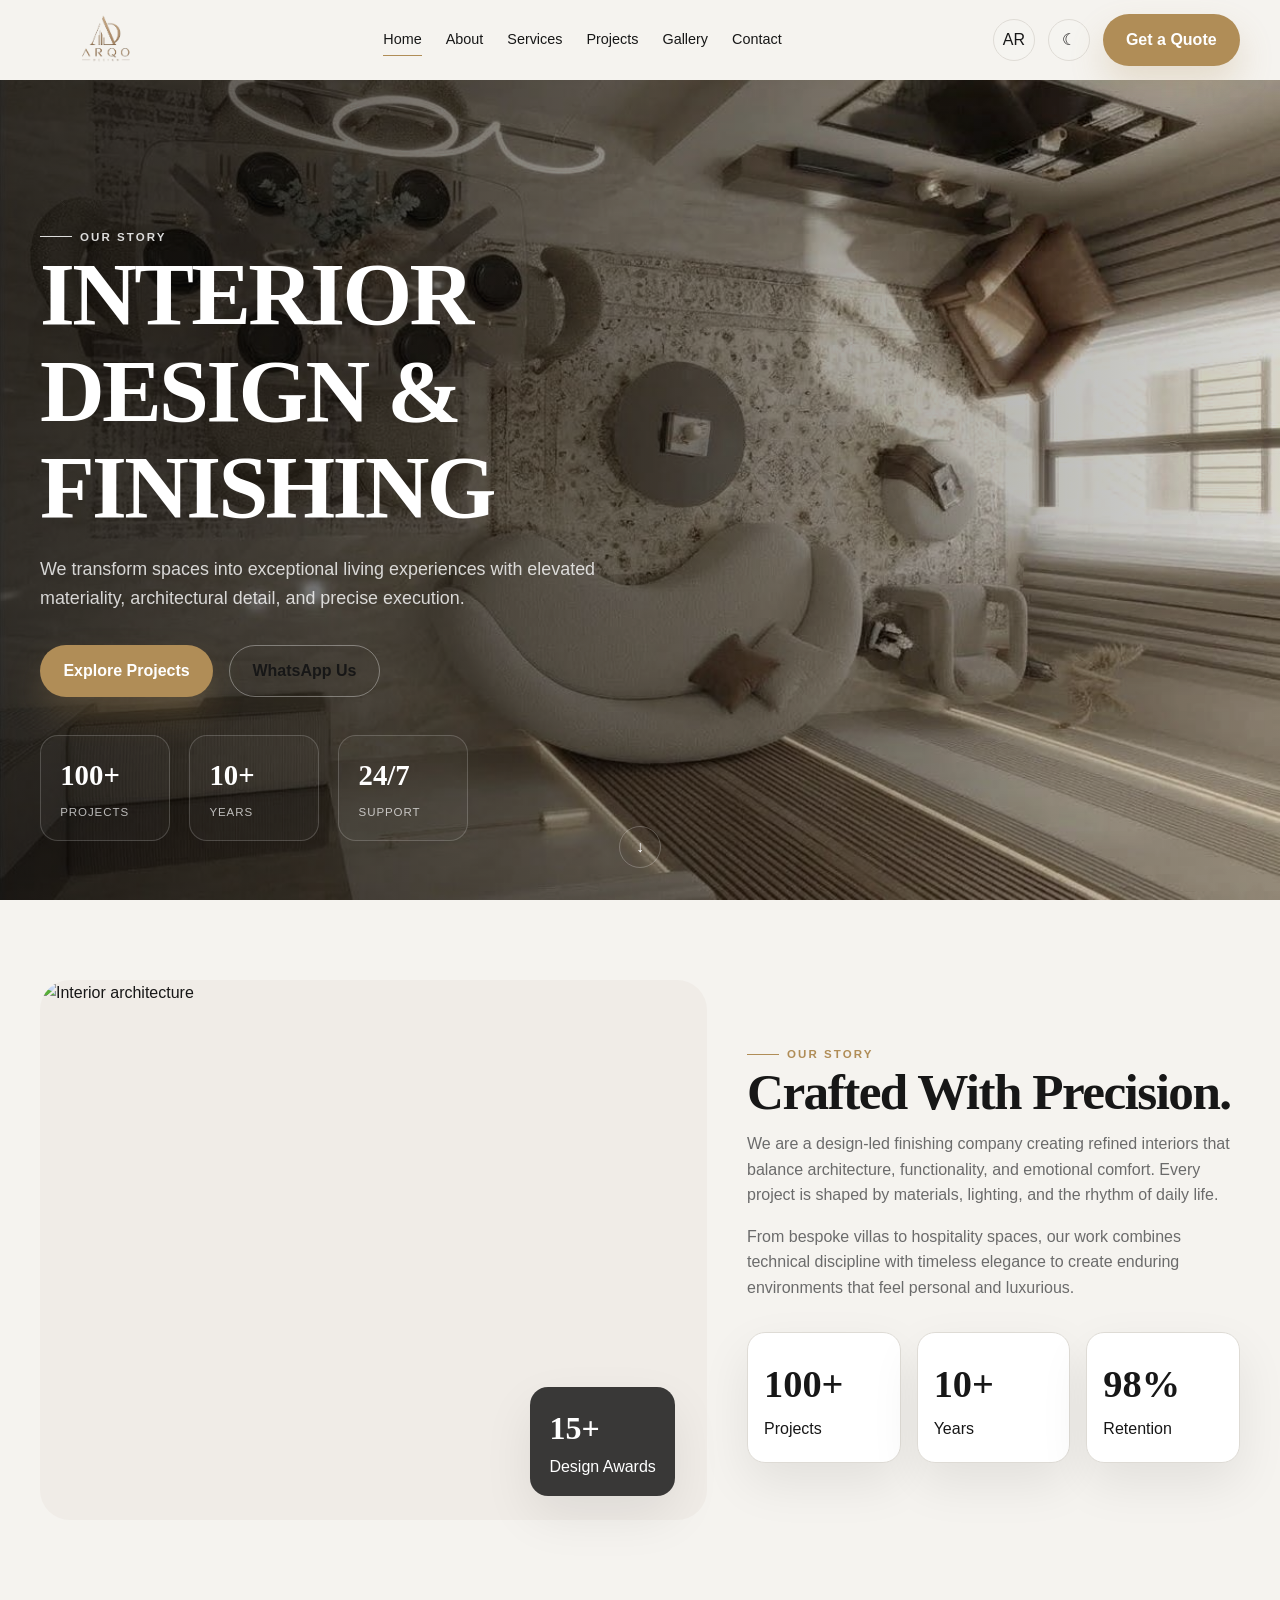
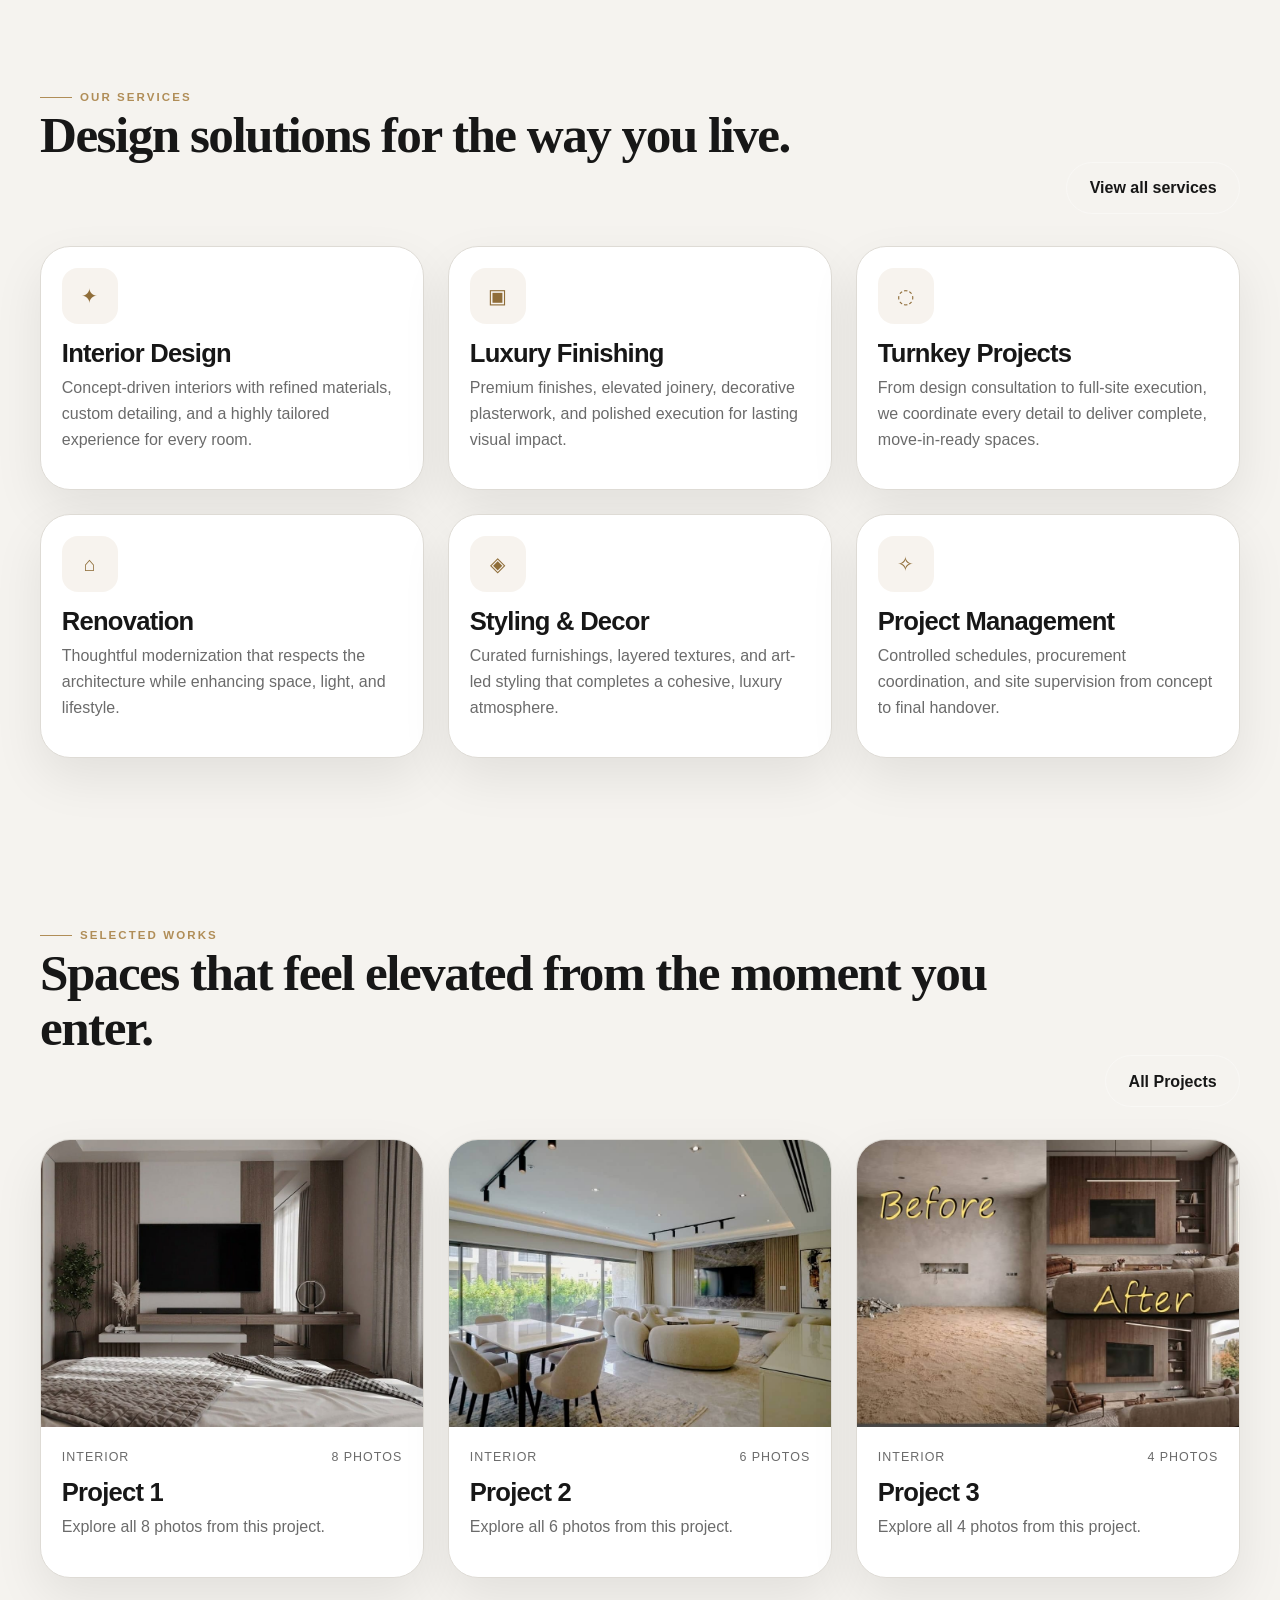
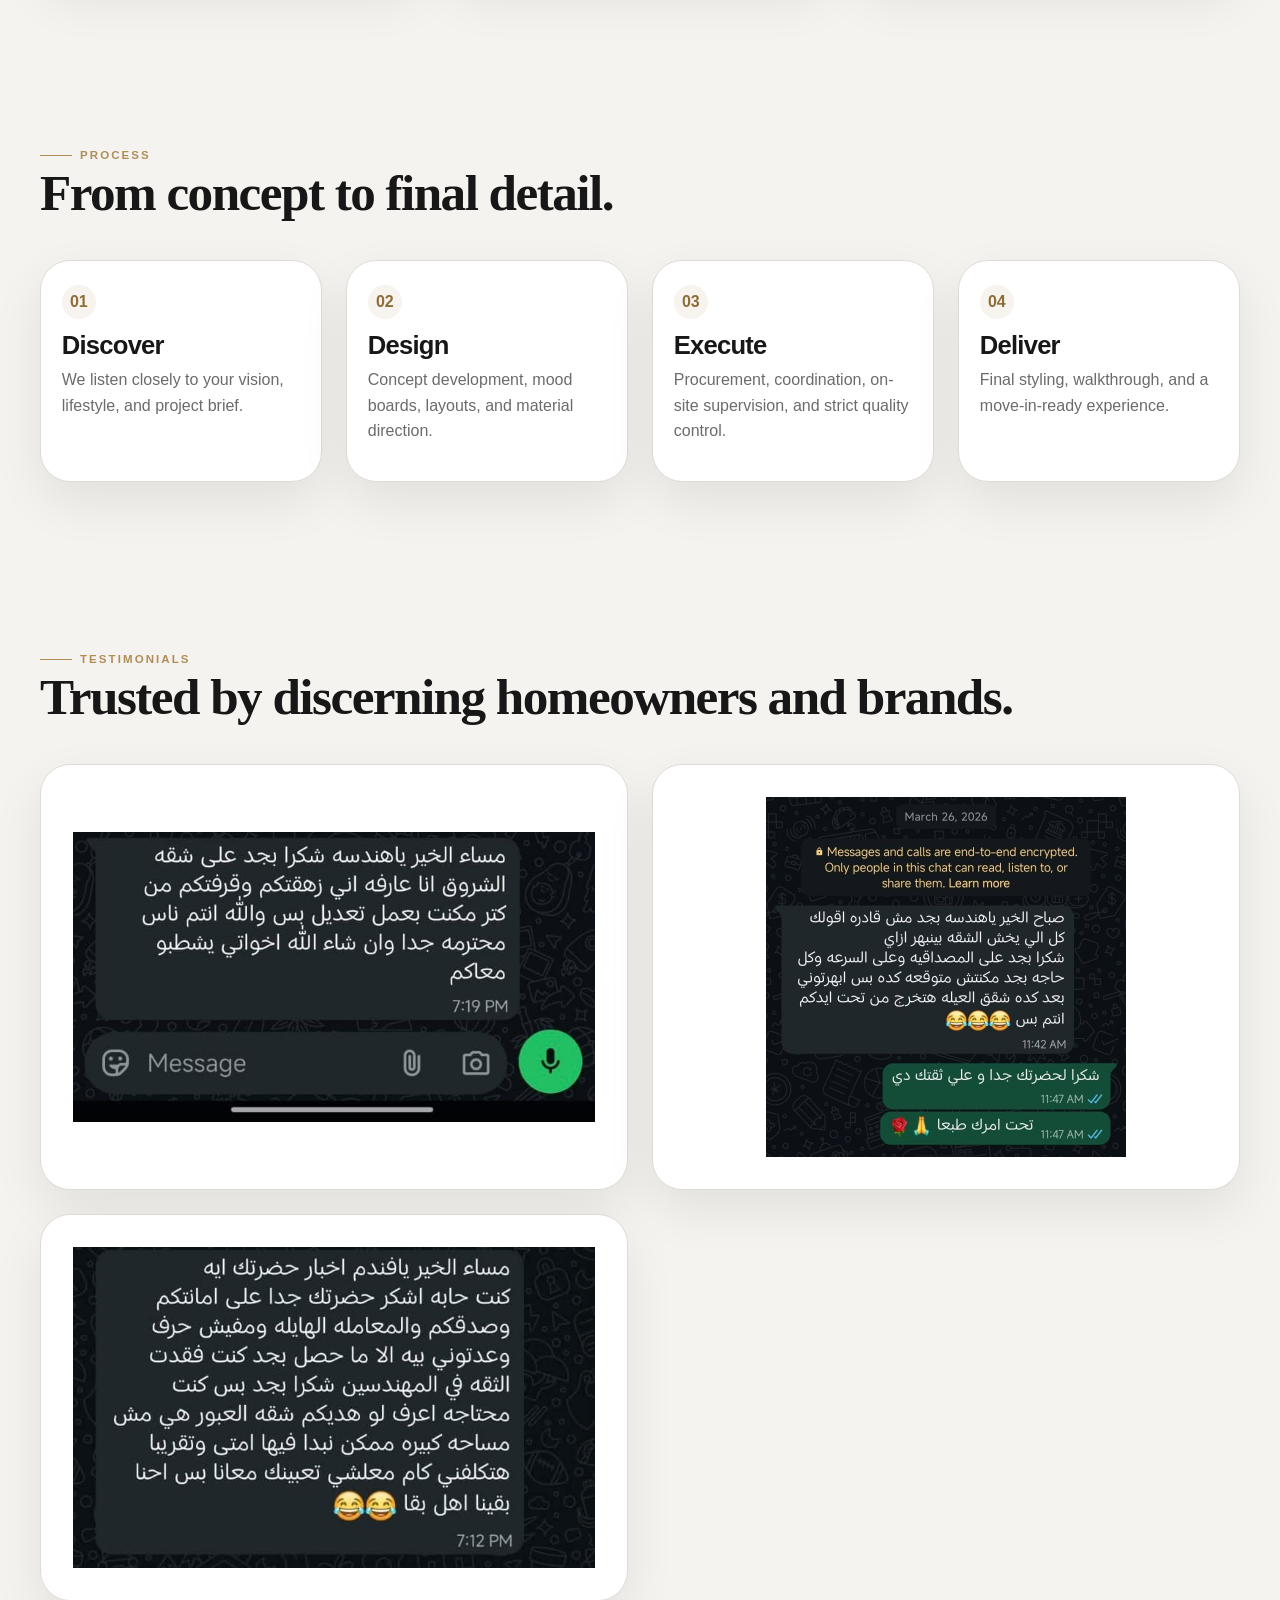
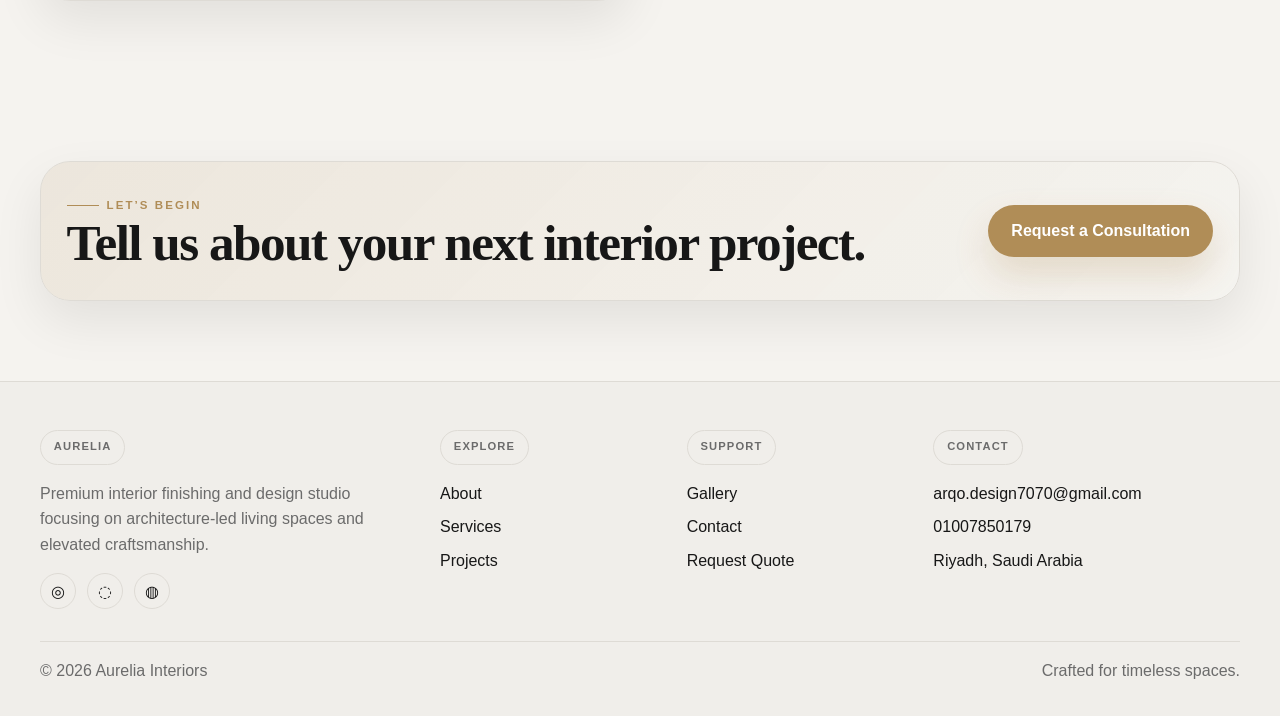
==== index.html @ d169b9cf "Publish ARQO design website Co-authored-by: Copilot <223556219+Copilot@users.noreply.github.com>" ====
<!DOCTYPE html>
<html lang="en">
  <head>
    <meta charset="UTF-8" />
    <meta name="viewport" content="width=device-width, initial-scale=1.0" />
    <title>Aurelia Interiors | Luxury Interior Design & Finishing</title>
    <meta name="description" content="Premium interior design, architecture-led finishing, and turnkey residential projects." />
    <meta property="og:title" content="Aurelia Interiors" />
    <meta property="og:description" content="Architecture-led interior design and finishing for warm, elevated living spaces." />
    <meta property="og:type" content="website" />
    <link rel="stylesheet" href="css/reset.css" />
    <link rel="stylesheet" href="css/variables.css" />
    <link rel="stylesheet" href="css/base.css" />
    <link rel="stylesheet" href="css/layout.css" />
    <link rel="stylesheet" href="css/components.css" />
    <link rel="stylesheet" href="css/animations.css" />
    <link rel="stylesheet" href="css/responsive.css" />
    <link rel="stylesheet" href="css/rtl.css" />
  </head>
  <body>
    <header class="site-header">
      <div class="header-inner">
        <a href="index.html" class="site-brand" aria-label="ARQO Design home">
          <img class="brand-logo" src="assets/images/logo-transparent.png" alt="ARQO Design" />
        </a>

        <nav class="main-nav" aria-label="Main navigation">
          <a href="index.html" data-i18n="home">Home</a>
          <a href="about.html" data-i18n="about">About</a>
          <a href="services.html" data-i18n="services">Services</a>
          <a href="projects.html" data-i18n="projects">Projects</a>
          <a href="gallery.html" data-i18n="gallery">Gallery</a>
          <a href="contact.html" data-i18n="contact">Contact</a>
        </nav>

        <div class="header-tools">
          <button class="icon-button" type="button" data-language-toggle aria-label="Switch language">AR</button>
          <button class="icon-button" type="button" data-theme-toggle aria-label="Dark mode">☾</button>
          <a class="primary-button" href="quote.html" data-i18n="quote">Get a Quote</a>
          <button class="icon-button mobile-menu-toggle" type="button" data-menu-toggle aria-expanded="false" aria-label="Open menu">☰</button>
        </div>
      </div>

      <nav class="mobile-nav" aria-label="Mobile navigation">
        <a href="index.html" data-i18n="home">Home</a>
        <a href="about.html" data-i18n="about">About</a>
        <a href="services.html" data-i18n="services">Services</a>
        <a href="projects.html" data-i18n="projects">Projects</a>
        <a href="gallery.html" data-i18n="gallery">Gallery</a>
        <a href="contact.html" data-i18n="contact">Contact</a>
      </nav>
    </header>

    <main>
      <section class="hero">
        <div class="hero-media">
          <img class="hero-rotated" src="assets/images/Hero-landscape.jpeg" alt="ARQO Design living room" />
        </div>

        <div class="hero-content">
          <div class="hero-copy reveal">
            <span class="eyebrow" data-i18n="ourStory">Boutique Interior Studio</span>
            <h1 data-i18n="homeHero">INTERIOR DESIGN & FINISHING</h1>
            <p class="hero-subtitle" data-i18n="heroText">We transform spaces into exceptional living experiences with elevated materiality, architectural detail, and precise execution.</p>
            <div class="hero-actions">
              <a href="projects.html" class="primary-button" data-i18n="cta">Explore Projects</a>
              <a href="https://wa.me/201007850179" class="secondary-button" target="_blank" rel="noreferrer" data-i18n="whatsapp">WhatsApp Us</a>
            </div>
            <div class="hero-stats">
              <div class="hero-stat">
                <strong>100+</strong>
                <span>Projects</span>
              </div>
              <div class="hero-stat">
                <strong>10+</strong>
                <span>Years</span>
              </div>
              <div class="hero-stat">
                <strong>24/7</strong>
                <span>Support</span>
              </div>
            </div>
          </div>
        </div>

        <a href="#about" class="hero-scroll" aria-label="Scroll down">↓</a>
      </section>

      <section class="section" id="about">
        <div class="container">
          <div class="about-layout">
            <div class="about-visual reveal">
              <div class="image-frame">
                <img src="https://images.unsplash.com/photo-1494526585095-c41746248156?auto=format&fit=crop&w=1200&q=80" alt="Interior architecture" />
              </div>
              <div class="about-badge">
                <strong>15+</strong>
                <span>Design Awards</span>
              </div>
            </div>

            <div class="reveal reveal-delay-1">
              <span class="eyebrow">Our Story</span>
              <h2>Crafted With Precision.</h2>
              <p>We are a design-led finishing company creating refined interiors that balance architecture, functionality, and emotional comfort. Every project is shaped by materials, lighting, and the rhythm of daily life.</p>
              <p>From bespoke villas to hospitality spaces, our work combines technical discipline with timeless elegance to create enduring environments that feel personal and luxurious.</p>

              <div class="stats-grid">
                <div class="stat-card">
                  <strong>100+</strong>
                  <span>Projects</span>
                </div>
                <div class="stat-card">
                  <strong>10+</strong>
                  <span>Years</span>
                </div>
                <div class="stat-card">
                  <strong>98%</strong>
                  <span>Retention</span>
                </div>
              </div>
            </div>
          </div>
        </div>
      </section>

      <section class="section">
        <div class="container">
          <div class="section-headline">
            <div class="section-header">
              <span class="eyebrow">Our Services</span>
              <h2>Design solutions for the way you live.</h2>
            </div>
            <a href="services.html" class="button-link secondary-button">View all services</a>
          </div>
          <div class="service-grid" data-services-grid></div>
        </div>
      </section>

      <section class="section">
        <div class="container">
          <div class="section-headline">
            <div class="section-header">
              <span class="eyebrow">Selected Works</span>
              <h2>Spaces that feel elevated from the moment you enter.</h2>
            </div>
            <a href="projects.html" class="button-link secondary-button">All Projects</a>
          </div>
          <div class="project-grid" data-featured-projects></div>
        </div>
      </section>

      <section class="section">
        <div class="container">
          <div class="section-header">
            <span class="eyebrow">Process</span>
            <h2>From concept to final detail.</h2>
          </div>

          <div class="process-grid">
            <article class="process-card reveal">
              <span>01</span>
              <h3>Discover</h3>
              <p>We listen closely to your vision, lifestyle, and project brief.</p>
            </article>
            <article class="process-card reveal reveal-delay-1">
              <span>02</span>
              <h3>Design</h3>
              <p>Concept development, mood boards, layouts, and material direction.</p>
            </article>
            <article class="process-card reveal reveal-delay-2">
              <span>03</span>
              <h3>Execute</h3>
              <p>Procurement, coordination, on-site supervision, and strict quality control.</p>
            </article>
            <article class="process-card reveal reveal-delay-3">
              <span>04</span>
              <h3>Deliver</h3>
              <p>Final styling, walkthrough, and a move-in-ready experience.</p>
            </article>
          </div>
        </div>
      </section>

      <section class="section">
        <div class="container">
          <div class="section-header">
            <span class="eyebrow">Testimonials</span>
            <h2>Trusted by discerning homeowners and brands.</h2>
          </div>

          <div class="feature-grid">
            <article class="testimonial review-image-card reveal">
              <img src="assets/images/Review/WhatsApp Image 2026-10-01 at 10.21.12 PM.jpeg" alt="Customer review" />
            </article>
            <article class="testimonial review-image-card reveal reveal-delay-1">
              <img src="assets/images/Review/WhatsApp Image 2026-10-01 at 10.21.166 PM.jpeg" alt="Customer review" />
            </article>
            <article class="testimonial review-image-card reveal reveal-delay-2">
              <img src="assets/images/Review/WhatsApp Image 2026-10-01 at 10.37.40 PM.jpeg" alt="Customer review" />
            </article>
          </div>
        </div>
      </section>

      <section class="section">
        <div class="container">
          <div class="cta-panel reveal">
            <div>
              <span class="eyebrow">Let’s Begin</span>
              <h2>Tell us about your next interior project.</h2>
            </div>
            <a href="quote.html" class="primary-button">Request a Consultation</a>
          </div>
        </div>
      </section>
    </main>

    <footer class="footer">
      <div class="container">
        <div class="footer-grid">
          <div>
            <span class="meta-label">Aurelia</span>
            <p>Premium interior finishing and design studio focusing on architecture-led living spaces and elevated craftsmanship.</p>
            <div class="socials">
              <a class="social-link" href="https://instagram.com" aria-label="Instagram">◎</a>
              <a class="social-link" href="https://facebook.com" aria-label="Facebook">◌</a>
              <a class="social-link" href="https://linkedin.com" aria-label="LinkedIn">◍</a>
            </div>
          </div>

          <div>
            <span class="meta-label">Explore</span>
            <div class="footer-list">
              <a href="about.html">About</a>
              <a href="services.html">Services</a>
              <a href="projects.html">Projects</a>
            </div>
          </div>

          <div>
            <span class="meta-label">Support</span>
            <div class="footer-list">
              <a href="gallery.html">Gallery</a>
              <a href="contact.html">Contact</a>
              <a href="quote.html">Request Quote</a>
            </div>
          </div>

          <div>
            <span class="meta-label">Contact</span>
            <div class="footer-list">
              <a href="mailto:arqo.design7070@gmail.com">arqo.design7070@gmail.com</a>
              <a href="tel:+201007850179">01007850179</a>
              <span>Riyadh, Saudi Arabia</span>
            </div>
          </div>
        </div>

        <div class="footer-bottom">
          <span>© 2026 Aurelia Interiors</span>
          <span>Crafted for timeless spaces.</span>
        </div>
      </div>
    </footer>

    <div class="lightbox" data-lightbox>
      <div class="lightbox-content">
        <button class="lightbox-close" type="button" data-close-lightbox aria-label="Close">×</button>
        <img src="" alt="Project view" />
        <div class="lightbox-caption">Project image</div>
      </div>
    </div>

    <script src="js/config.js"></script>
    <script src="js/data.js"></script>
    <script src="js/utils.js"></script>
    <script src="js/theme.js"></script>
    <script src="js/language.js"></script>
    <script src="js/navigation.js"></script>
    <script src="js/app.js"></script>
    <script src="js/projects.js"></script>
    <script src="js/gallery.js"></script>
    <script src="js/lightbox.js"></script>
    <script src="js/contact.js"></script>
    <script src="js/quote.js"></script>
  </body>
</html>
---- css/variables.css ----
:root {
  --color-bg: #f5f3ef;
  --color-surface: #ffffff;
  --color-surface-strong: #f0ece7;
  --color-text: #171717;
  --color-text-muted: #6b6b6b;
  --color-accent: #b08d57;
  --color-accent-strong: #8f6d39;
  --color-border: #dedbd5;
  --color-dark: #111111;
  --color-shadow: rgba(20, 20, 20, 0.12);
  --color-overlay: rgba(17, 17, 17, 0.42);
  --container-width: 1200px;
  --radius-sm: 12px;
  --radius-md: 18px;
  --radius-lg: 30px;
  --shadow-soft: 0 20px 50px rgba(15, 15, 15, 0.08);
  --transition: 0.25s ease;
  --header-height: 80px;
}

[data-theme="dark"] {
  --color-bg: #111111;
  --color-surface: #181818;
  --color-surface-strong: #1f1f1f;
  --color-text: #f5f5f5;
  --color-text-muted: #b5b5b5;
  --color-accent: #c7a46a;
  --color-accent-strong: #d9b985;
  --color-border: #2c2c2c;
  --color-shadow: rgba(0, 0, 0, 0.32);
  --color-overlay: rgba(0, 0, 0, 0.5);
}

:root {
  --font-sans: 'Segoe UI', Tahoma, sans-serif;
  --font-display: 'Georgia', 'Times New Roman', serif;
}
---- css/base.css ----
body {
  background: var(--color-bg);
  color: var(--color-text);
  font-family: var(--font-sans);
  line-height: 1.6;
  transition: background var(--transition), color var(--transition);
}

body[data-theme="dark"] {
  background-image: radial-gradient(circle at top, rgba(199, 164, 106, 0.08), transparent 25%);
}

main {
  overflow: hidden;
}

img {
  width: 100%;
  height: auto;
}

p {
  margin: 0 0 1rem;
  color: var(--color-text-muted);
}

h1, h2, h3, h4, h5, h6 {
  margin: 0 0 0.75rem;
  line-height: 1.08;
  letter-spacing: -0.03em;
  font-weight: 600;
}

h1 {
  font-size: clamp(2.8rem, 7vw, 6rem);
  font-family: var(--font-display);
}

h2 {
  font-size: clamp(2rem, 4vw, 4rem);
  font-family: var(--font-display);
}

h3 {
  font-size: clamp(1.3rem, 2vw, 2rem);
}

.container {
  width: min(var(--container-width), calc(100% - 2rem));
  margin: 0 auto;
}

.section {
  padding: 5rem 0;
}

.section-header {
  margin-bottom: 2.5rem;
}

.eyebrow {
  display: inline-flex;
  align-items: center;
  gap: 0.5rem;
  color: var(--color-accent);
  letter-spacing: 0.18em;
  font-size: 0.72rem;
  font-weight: 700;
  text-transform: uppercase;
}

.eyebrow::before {
  content: "";
  width: 32px;
  height: 1px;
  background: var(--color-accent);
}

.text-surface {
  color: var(--color-surface);
}

.site-button,
.button-link,
.primary-button,
.secondary-button {
  display: inline-flex;
  align-items: center;
  justify-content: center;
  gap: 0.7rem;
  min-height: 52px;
  padding: 0 1.4rem;
  border-radius: 999px;
  border: 1px solid transparent;
  transition: transform var(--transition), background var(--transition), border-color var(--transition), color var(--transition);
  font-weight: 600;
}

.primary-button {
  background: var(--color-accent);
  color: #fff;
  box-shadow: 0 18px 35px rgba(176, 141, 87, 0.24);
}

.secondary-button {
  background: transparent;
  border-color: rgba(255, 255, 255, 0.35);
  color: var(--color-text);
}

.site-button:hover,
.button-link:hover,
.primary-button:hover,
.secondary-button:hover {
  transform: translateY(-2px);
}

.grid {
  display: grid;
  gap: 1.5rem;
}

.image-frame {
  overflow: hidden;
  border-radius: var(--radius-lg);
  background: var(--color-surface-strong);
}

.image-frame img {
  transition: transform 0.7s ease;
}

.image-frame:hover img {
  transform: scale(1.04);
}

.meta-label {
  display: inline-flex;
  align-items: center;
  gap: 0.5rem;
  padding: 0.45rem 0.8rem;
  border: 1px solid var(--color-border);
  border-radius: 999px;
  color: var(--color-text-muted);
  font-size: 0.7rem;
  font-weight: 600;
  text-transform: uppercase;
  letter-spacing: 0.1em;
}

.form-note {
  font-size: 0.85rem;
  color: var(--color-text-muted);
}

.hidden {
  display: none !important;
}
---- css/layout.css ----
.site-header {
  position: sticky;
  top: 0;
  z-index: 999;
  width: 100%;
  transition: background var(--transition), box-shadow var(--transition), backdrop-filter var(--transition);
  background: transparent;
}

.site-header.scrolled {
  background: rgba(245, 243, 239, 0.78);
  backdrop-filter: blur(16px);
  border-bottom: 1px solid var(--color-border);
  box-shadow: 0 10px 30px rgba(0, 0, 0, 0.04);
}

body[data-theme="dark"] .site-header.scrolled {
  background: rgba(17, 17, 17, 0.7);
}

.header-inner {
  display: flex;
  align-items: center;
  justify-content: space-between;
  gap: 1rem;
  min-height: var(--header-height);
  width: min(var(--container-width), calc(100% - 2rem));
  margin: 0 auto;
}

.site-brand {
  display: inline-flex;
  align-items: center;
  gap: 0.75rem;
  font-weight: 700;
  letter-spacing: 0.05em;
  text-transform: uppercase;
}

.brand-logo {
  display: block;
  width: 132px;
  height: 56px;
  object-fit: contain;
}

.brand-mark {
  width: 40px;
  height: 40px;
  border-radius: 50%;
  display: grid;
  place-items: center;
  background: linear-gradient(135deg, var(--color-accent), var(--color-accent-strong));
  color: #fff;
  font-size: 0.82rem;
  font-family: var(--font-display);
}

.main-nav {
  display: flex;
  align-items: center;
  gap: 1.5rem;
}

.main-nav a {
  position: relative;
  color: var(--color-text);
  font-size: 0.9rem;
  font-weight: 500;
  transition: color var(--transition);
}

.main-nav a::after {
  content: "";
  position: absolute;
  left: 0;
  bottom: -0.3rem;
  width: 100%;
  height: 1px;
  background: var(--color-accent);
  transform: scaleX(0);
  transform-origin: left;
  transition: transform var(--transition);
}

.main-nav a:hover::after,
.main-nav a.active::after {
  transform: scaleX(1);
}

.header-tools {
  display: flex;
  align-items: center;
  gap: 0.8rem;
}

.icon-button {
  width: 42px;
  height: 42px;
  border-radius: 50%;
  border: 1px solid var(--color-border);
  background: rgba(255, 255, 255, 0.08);
  color: var(--color-text);
  display: grid;
  place-items: center;
  transition: background var(--transition), border-color var(--transition), transform var(--transition);
}

.icon-button:hover {
  transform: translateY(-2px);
  background: rgba(176, 141, 87, 0.08);
  border-color: var(--color-accent);
}

.mobile-menu-toggle {
  display: none;
}

.mobile-nav {
  display: none;
}

.hero {
  position: relative;
  min-height: calc(100vh - var(--header-height));
  display: grid;
  align-items: center;
  padding: 4rem 0 2rem;
  background: linear-gradient(120deg, rgba(17, 17, 17, 0.62), rgba(17, 17, 17, 0.3));
}

.hero-media {
  position: absolute;
  inset: 0;
  z-index: 0;
  overflow: hidden;
}

.hero-media img {
  width: 100%;
  height: 100%;
  object-fit: cover;
  filter: saturate(0.7) contrast(1.1);
}

.hero-media img.hero-rotated {
  animation: heroImageRock 14s ease-in-out infinite;
}

.hero::after {
  content: "";
  position: absolute;
  inset: 0;
  background: linear-gradient(90deg, rgba(9,9,9,0.72), rgba(9,9,9,0.16));
}

.hero-content {
  position: relative;
  z-index: 1;
  width: min(var(--container-width), calc(100% - 2rem));
  margin: 0 auto;
  padding-top: 3rem;
  color: #fff;
}

.hero-copy {
  max-width: 700px;
}

.hero-copy .eyebrow {
  color: rgba(255,255,255,0.85);
}

.hero-copy .eyebrow::before {
  background: rgba(255,255,255,0.85);
}

.hero-actions {
  display: flex;
  flex-wrap: wrap;
  gap: 1rem;
  margin-top: 2rem;
}

.hero-subtitle {
  max-width: 620px;
  margin-top: 1.2rem;
  color: rgba(255,255,255,0.8);
  font-size: clamp(1.05rem, 1.4vw, 1.35rem);
}

.hero-stats {
  display: flex;
  flex-wrap: wrap;
  gap: 1.2rem;
  margin-top: 2.4rem;
}

.hero-stat {
  min-width: 130px;
  padding: 1rem 1.2rem;
  border: 1px solid rgba(255,255,255,0.18);
  border-radius: var(--radius-md);
  background: rgba(255,255,255,0.03);
}

.hero-stat strong {
  display: block;
  font-size: 1.8rem;
  font-weight: 700;
  font-family: var(--font-display);
}

.hero-stat span {
  font-size: 0.72rem;
  letter-spacing: 0.08em;
  text-transform: uppercase;
  color: rgba(255,255,255,0.7);
}

.hero-scroll {
  position: absolute;
  left: 50%;
  bottom: 2rem;
  transform: translateX(-50%);
  z-index: 1;
  display: grid;
  place-items: center;
  width: 42px;
  height: 42px;
  border-radius: 50%;
  border: 1px solid rgba(255,255,255,0.24);
  color: #fff;
  animation: floatUpDown 2.5s ease-in-out infinite;
}

.about-layout {
  display: grid;
  grid-template-columns: 1.15fr 0.85fr;
  gap: 2.5rem;
  align-items: center;
}

.about-visual {
  position: relative;
}

.about-visual .image-frame:first-child {
  min-height: 540px;
}

.about-badge {
  position: absolute;
  right: 2rem;
  bottom: 1.5rem;
  background: rgba(17,17,17,0.82);
  color: white;
  padding: 1rem 1.2rem;
  border-radius: var(--radius-md);
  backdrop-filter: blur(8px);
  box-shadow: var(--shadow-soft);
}

.about-badge strong {
  display: block;
  font-size: 2rem;
  font-family: var(--font-display);
}

.stats-grid {
  display: grid;
  grid-template-columns: repeat(3, minmax(0, 1fr));
  gap: 1rem;
  margin-top: 2rem;
}

.stat-card {
  padding: 1.3rem 1rem;
  border-radius: var(--radius-md);
  background: var(--color-surface);
  border: 1px solid var(--color-border);
  box-shadow: var(--shadow-soft);
}

.stat-card strong {
  display: block;
  font-size: clamp(1.7rem, 3vw, 2.6rem);
  font-family: var(--font-display);
}

.section-headline {
  display: grid;
  grid-template-columns: 1fr auto;
  gap: 1rem;
  align-items: end;
  margin-bottom: 2rem;
}

.service-grid,
.project-grid,
.gallery-grid,
.feature-grid,
.process-grid,
.contact-grid,
.quote-layout,
.metrics-grid {
  display: grid;
  gap: 1.5rem;
}

.service-grid,
.project-grid,
.gallery-grid,
.metrics-grid {
  grid-template-columns: repeat(3, minmax(0, 1fr));
}

.feature-grid {
  grid-template-columns: repeat(2, minmax(0, 1fr));
}

.process-grid {
  grid-template-columns: repeat(4, minmax(0, 1fr));
}

.contact-grid {
  grid-template-columns: 0.95fr 1.05fr;
}

.quote-layout {
  grid-template-columns: 0.9fr 1.1fr;
}

.project-card,
.service-card,
.gallery-item,
.process-card,
.contact-card,
.feature-card {
  background: var(--color-surface);
  border: 1px solid var(--color-border);
  border-radius: var(--radius-lg);
  overflow: hidden;
  box-shadow: var(--shadow-soft);
}

.project-card .project-image,
.gallery-item .gallery-image {
  position: relative;
  aspect-ratio: 4 / 3;
  overflow: hidden;
}

.project-card .project-image img,
.gallery-item .gallery-image img {
  height: 100%;
  object-fit: cover;
}

.project-card {
  display: block;
  height: 100%;
  color: inherit;
  text-decoration: none;
  transition: transform var(--transition), box-shadow var(--transition);
}

.project-card:hover {
  transform: translateY(-4px);
  box-shadow: var(--shadow-soft);
}

.project-detail-grid .gallery-image {
  aspect-ratio: 4 / 3;
}

.review-image-card {
  display: grid;
  min-height: 250px;
  padding: 1rem;
  place-items: center;
}

.review-image-card img {
  width: 100%;
  max-height: 360px;
  object-fit: contain;
}

.project-card .project-body,
.gallery-item .gallery-body,
.service-card,
.process-card,
.contact-card,
.feature-card {
  padding: 1.3rem;
}

.project-card .project-meta,
.gallery-item .gallery-meta {
  display: flex;
  justify-content: space-between;
  align-items: center;
  gap: 1rem;
  margin-bottom: 0.7rem;
  font-size: 0.78rem;
  letter-spacing: 0.08em;
  text-transform: uppercase;
  color: var(--color-text-muted);
}

.project-card h3,
.gallery-item h3,
.feature-card h3,
.service-card h3,
.process-card h3 {
  margin-bottom: 0.5rem;
}

.project-card .project-tags {
  display: flex;
  flex-wrap: wrap;
  gap: 0.5rem;
  margin-top: 1rem;
}

.tag {
  padding: 0.36rem 0.7rem;
  border-radius: 999px;
  background: rgba(176,141,87,0.08);
  color: var(--color-accent-strong);
  font-size: 0.7rem;
  font-weight: 700;
  letter-spacing: 0.04em;
  text-transform: uppercase;
}

.page-hero {
  position: relative;
  padding: 5.5rem 0 3rem;
  background: linear-gradient(120deg, rgba(17,17,17,0.08), rgba(17,17,17,0.02));
}

.page-hero .container {
  position: relative;
  z-index: 1;
}

.page-hero .hero-overlay {
  position: absolute;
  inset: 0;
  background: linear-gradient(90deg, rgba(17,17,17,0.08), rgba(17,17,17,0.02));
}

.page-hero .hero-media {
  position: absolute;
  inset: 0;
}

.page-hero .hero-media img {
  width: 100%;
  height: 100%;
  object-fit: cover;
  filter: saturate(0.8);
}

.page-hero-inner {
  position: relative;
  z-index: 1;
  max-width: 760px;
}

.page-hero-inner h1 {
  margin-bottom: 0.5rem;
}

.page-hero-inner p {
  max-width: 600px;
}

.breadcrumbs {
  display: flex;
  flex-wrap: wrap;
  align-items: center;
  gap: 0.6rem;
  font-size: 0.82rem;
  color: var(--color-text-muted);
}

.breadcrumbs a {
  color: var(--color-text);
}

.featured-quote {
  padding: 1.4rem 1.5rem;
  border-left: 3px solid var(--color-accent);
  background: rgba(176,141,87,0.04);
  border-radius: var(--radius-md);
  font-size: 1.1rem;
  font-family: var(--font-display);
}

.form-panel,
.contact-info,
.quote-panel {
  background: var(--color-surface);
  border: 1px solid var(--color-border);
  border-radius: var(--radius-lg);
  padding: 1.5rem;
  box-shadow: var(--shadow-soft);
}

.form-grid {
  display: grid;
  grid-template-columns: repeat(2, minmax(0, 1fr));
  gap: 1rem;
}

.form-field {
  display: flex;
  flex-direction: column;
  gap: 0.5rem;
}

.form-field.full {
  grid-column: 1 / -1;
}

.form-field label {
  font-size: 0.8rem;
  font-weight: 600;
  text-transform: uppercase;
  letter-spacing: 0.08em;
  color: var(--color-text-muted);
}

.form-field input,
.form-field textarea,
.form-field select {
  width: 100%;
  padding: 0.95rem 1rem;
  border: 1px solid var(--color-border);
  border-radius: 12px;
  background: transparent;
  color: var(--color-text);
}

.form-field textarea {
  min-height: 140px;
  resize: vertical;
}

.contact-list {
  display: grid;
  gap: 1rem;
  margin-top: 1.5rem;
}

.contact-item {
  padding: 1rem 1.1rem;
  background: var(--color-surface-strong);
  border: 1px solid var(--color-border);
  border-radius: var(--radius-md);
}

.contact-item strong {
  display: block;
  margin-bottom: 0.2rem;
}

.empty-state {
  margin-top: 1rem;
  padding: 1rem;
  border-radius: var(--radius-md);
  border: 1px dashed var(--color-border);
  color: var(--color-text-muted);
}

.filter-bar {
  display: flex;
  flex-wrap: wrap;
  gap: 0.8rem;
  margin-bottom: 2rem;
}

.filter-button {
  border: 1px solid var(--color-border);
  background: transparent;
  color: var(--color-text);
  padding: 0.7rem 1rem;
  border-radius: 999px;
  font-weight: 600;
  transition: all var(--transition);
}

.filter-button.active,
.filter-button:hover {
  border-color: var(--color-accent);
  background: rgba(176,141,87,0.08);
  color: var(--color-accent-strong);
}

.gallery-grid {
  grid-template-columns: repeat(3, minmax(0, 1fr));
}

.gallery-item.large {
  grid-column: span 2;
}

.lightbox {
  position: fixed;
  inset: 0;
  z-index: 2000;
  display: grid;
  place-items: center;
  background: rgba(0, 0, 0, 0.8);
  opacity: 0;
  visibility: hidden;
  transition: opacity var(--transition), visibility var(--transition);
}

.lightbox.active {
  opacity: 1;
  visibility: visible;
}

.lightbox-content {
  position: relative;
  width: min(1000px, calc(100% - 2rem));
  background: #111;
  border-radius: var(--radius-lg);
  overflow: hidden;
  border: 1px solid rgba(255,255,255,0.12);
}

.lightbox-close {
  position: absolute;
  top: 0.8rem;
  right: 0.8rem;
  width: 42px;
  height: 42px;
  border: 1px solid rgba(255,255,255,0.18);
  border-radius: 50%;
  background: rgba(17,17,17,0.55);
  color: #fff;
  font-size: 1.4rem;
  display: grid;
  place-items: center;
  z-index: 2;
}

.lightbox-content img {
  width: 100%;
  max-height: 75vh;
  object-fit: contain;
  background: #111;
}

.lightbox-navigation {
  position: absolute;
  inset: 0;
  display: flex;
  align-items: center;
  justify-content: space-between;
  padding: 0 0.8rem;
  pointer-events: none;
}

.lightbox-navigation button {
  width: 46px;
  height: 46px;
  border: 1px solid rgba(255,255,255,0.25);
  border-radius: 50%;
  background: rgba(17,17,17,0.65);
  color: #fff;
  font-size: 2rem;
  line-height: 1;
  pointer-events: auto;
  transition: background var(--transition), transform var(--transition);
}

.lightbox-navigation button:hover {
  background: rgba(176,141,87,0.9);
  transform: scale(1.06);
}

.lightbox-caption {
  padding: 1rem 1.2rem;
  color: #f5f5f5;
}

.toast {
  position: fixed;
  left: 50%;
  bottom: 2rem;
  transform: translateX(-50%) translateY(20px);
  padding: 0.9rem 1.2rem;
  border-radius: 999px;
  background: rgba(17,17,17,0.9);
  color: white;
  z-index: 2500;
  opacity: 0;
  transition: opacity var(--transition), transform var(--transition);
}

.toast.show {
  opacity: 1;
  transform: translateX(-50%) translateY(0);
}

@media (max-width: 980px) {
  .about-layout,
  .contact-grid,
  .quote-layout,
  .feature-grid,
  .service-grid,
  .project-grid,
  .gallery-grid,
  .metrics-grid,
  .page-hero-inner,
  .process-grid {
    grid-template-columns: 1fr 1fr;
  }

  .main-nav {
    display: none;
  }

  .mobile-menu-toggle {
    display: inline-flex;
  }

  .mobile-nav {
    position: absolute;
    top: calc(100% + 0.5rem);
    left: 1rem;
    right: 1rem;
      display: grid;
      gap: 1rem;
      padding: 1rem;
      border: 1px solid var(--color-border);
      border-radius: var(--radius-md);
      background: var(--color-surface);
      box-shadow: var(--shadow-soft);
      opacity: 0;
      visibility: hidden;
      transform: translateY(-10px);
      transition: opacity var(--transition), visibility var(--transition), transform var(--transition);
  }

    .mobile-nav.active {
      opacity: 1;
      visibility: visible;
      transform: translateY(0);
    }
  }
---- css/components.css ----
.mini-grid {
  display: grid;
  gap: 1rem;
  grid-template-columns: repeat(2, minmax(0, 1fr));
}

.service-card {
  display: flex;
  flex-direction: column;
  height: 100%;
}

.service-icon {
  width: 56px;
  height: 56px;
  border-radius: 16px;
  background: rgba(176,141,87,0.1);
  color: var(--color-accent-strong);
  display: grid;
  place-items: center;
  font-size: 1.25rem;
  margin-bottom: 1rem;
}

.process-card {
  position: relative;
  padding-top: 1.5rem;
}

.process-card span {
  display: inline-flex;
  width: 34px;
  height: 34px;
  border-radius: 50%;
  background: rgba(176,141,87,0.1);
  color: var(--color-accent-strong);
  align-items: center;
  justify-content: center;
  font-weight: 700;
  margin-bottom: 0.8rem;
}

.feature-card {
  display: grid;
  gap: 1rem;
}

.feature-card .icon-wrap {
  width: 60px;
  height: 60px;
  display: grid;
  place-items: center;
  border-radius: 18px;
  background: rgba(176,141,87,0.12);
  color: var(--color-accent-strong);
  font-size: 1.5rem;
}

.testimonial {
  padding: 2rem;
  border-radius: var(--radius-lg);
  border: 1px solid var(--color-border);
  background: var(--color-surface);
  box-shadow: var(--shadow-soft);
}

.testimonial .quote-mark {
  font-size: 3rem;
  color: var(--color-accent);
  line-height: 1;
  font-family: var(--font-display);
}

.testimonial p {
  margin: 1rem 0 1.5rem;
}

.client {
  display: flex;
  align-items: center;
  gap: 0.8rem;
}

.client .avatar {
  width: 48px;
  height: 48px;
  border-radius: 50%;
  background: rgba(176,141,87,0.12);
  display: grid;
  place-items: center;
  font-weight: 700;
  color: var(--color-accent-strong);
}

.cta-panel {
  display: flex;
  align-items: center;
  justify-content: space-between;
  gap: 1rem;
  padding: clamp(1.5rem, 2vw, 2.5rem);
  border-radius: var(--radius-lg);
  background: linear-gradient(135deg, rgba(176,141,87,0.12), rgba(255,255,255,0.08));
  border: 1px solid var(--color-border);
  box-shadow: var(--shadow-soft);
}

.cta-panel h2 {
  margin-bottom: 0.3rem;
}

.footer {
  padding: 3rem 0 2rem;
  border-top: 1px solid var(--color-border);
  background: rgba(0, 0, 0, 0.02);
}

.footer-grid {
  display: grid;
  grid-template-columns: 1.2fr 0.7fr 0.7fr 1fr;
  gap: 2rem;
}

.footer-list {
  display: grid;
  gap: 0.5rem;
}

.footer .meta-label {
  display: inline-block;
  margin-bottom: 1rem;
}

.footer-bottom {
  display: flex;
  justify-content: space-between;
  gap: 1rem;
  margin-top: 2rem;
  padding-top: 1rem;
  border-top: 1px solid var(--color-border);
  color: var(--color-text-muted);
}

.socials {
  display: flex;
  align-items: center;
  gap: 0.7rem;
}

.social-link {
  width: 36px;
  height: 36px;
  border: 1px solid var(--color-border);
  border-radius: 50%;
  display: grid;
  place-items: center;
}

table {
  width: 100%;
  border-collapse: collapse;
}

th, td {
  text-align: left;
  padding: 0.8rem 0.6rem;
  border-bottom: 1px solid var(--color-border);
}

.detail-grid {
  display: grid;
  grid-template-columns: repeat(2, minmax(0, 1fr));
  gap: 1rem;
  margin-top: 1rem;
}

.detail-box {
  padding: 1rem;
  border: 1px solid var(--color-border);
  border-radius: var(--radius-md);
  background: var(--color-surface);
}

.detail-box strong {
  display: block;
  margin-bottom: 0.5rem;
}
---- css/animations.css ----
@keyframes fadeUp {
  from {
    opacity: 0;
    transform: translateY(24px);
  }
  to {
    opacity: 1;
    transform: translateY(0);
  }
}

@keyframes floatUpDown {
  0%, 100% { transform: translateY(0); }
  50% { transform: translateY(8px); }
}

@keyframes heroImageRock {
  0%, 100% { transform: rotate(-3deg) scale(1.1); }
  50% { transform: rotate(3deg) scale(1.1); }
}

@keyframes heroImageRockMobile {
  0%, 100% { transform: rotate(-1deg) scale(1.04); }
  50% { transform: rotate(1deg) scale(1.04); }
}

.reveal {
  animation: fadeUp 0.8s ease both;
}

.reveal-delay-1 { animation-delay: 0.1s; }
.reveal-delay-2 { animation-delay: 0.2s; }
.reveal-delay-3 { animation-delay: 0.3s; }

@media (prefers-reduced-motion: reduce) {
  .hero-media img.hero-rotated {
    animation: none;
    transform: rotate(0) scale(1);
  }
}
---- css/responsive.css ----
@media (max-width: 920px) {
  .section {
    padding: 4rem 0;
  }

  .process-grid,
  .service-grid,
  .project-grid,
  .gallery-grid,
  .metrics-grid,
  .footer-grid,
  .feature-grid,
  .stats-grid,
  .contact-grid,
  .quote-layout,
  .detail-grid {
    grid-template-columns: 1fr;
  }

  .section-headline {
    grid-template-columns: 1fr;
  }

  .about-layout {
    grid-template-columns: 1fr;
  }

  .main-nav {
    display: none;
  }

  .mobile-menu-toggle {
    display: inline-flex;
  }

  .header-tools .site-button,
  .header-tools .secondary-button {
    display: none;
  }

  .form-grid {
    grid-template-columns: 1fr;
  }
}

@media (max-width: 640px) {
  :root {
    --container-width: 100%;
  }

  .header-inner {
    width: min(var(--container-width), calc(100% - 1rem));
  }

  .hero {
    min-height: 0;
    display: flex;
    flex-direction: column;
    align-items: stretch;
    padding: 0;
    background: #111;
  }

  .hero-media {
    position: relative;
    inset: auto;
    width: 100%;
    aspect-ratio: 16 / 9;
    order: 0;
  }

  .hero-media img.hero-rotated {
    object-fit: cover;
    animation-name: heroImageRockMobile;
  }

  .hero::after {
    display: none;
  }

  .hero-media::after {
    position: absolute;
    inset: 0;
    background: linear-gradient(0deg, rgba(9,9,9,0.3), transparent 55%);
    content: "";
  }

  .hero-content {
    order: 1;
    padding: 2rem 0 3rem;
  }

  .hero-scroll {
    position: relative;
    left: auto;
    bottom: auto;
    order: 2;
    margin: 0 auto 1rem;
    transform: none;
  }

  .hero-content {
    padding-top: 2rem;
  }

  .cta-panel,
  .footer-bottom {
    flex-direction: column;
    align-items: flex-start;
  }

  .site-brand span {
    font-size: 0.8rem;
  }

  .brand-logo {
    width: 100px;
    height: 46px;
  }

  .icon-button {
    width: 38px;
    height: 38px;
  }
}
---- css/rtl.css ----
body[dir="rtl"] {
  text-align: right;
}

body[dir="rtl"] .main-nav a::after {
  left: auto;
  right: 0;
  transform-origin: right;
}

body[dir="rtl"] .hero-copy,
body[dir="rtl"] .page-hero-inner,
body[dir="rtl"] .section-header,
body[dir="rtl"] .breadcrumbs,
body[dir="rtl"] .filter-bar {
  text-align: right;
}

body[dir="rtl"] .hero-scroll {
  right: 50%;
  left: auto;
  transform: translateX(50%);
}

body[dir="rtl"] .about-badge {
  right: auto;
  left: 2rem;
}

body[dir="rtl"] .form-field label,
body[dir="rtl"] .meta-label,
body[dir="rtl"] .eyebrow {
  letter-spacing: 0.04em;
}

body[dir="rtl"] th,
body[dir="rtl"] td {
  text-align: right;
}
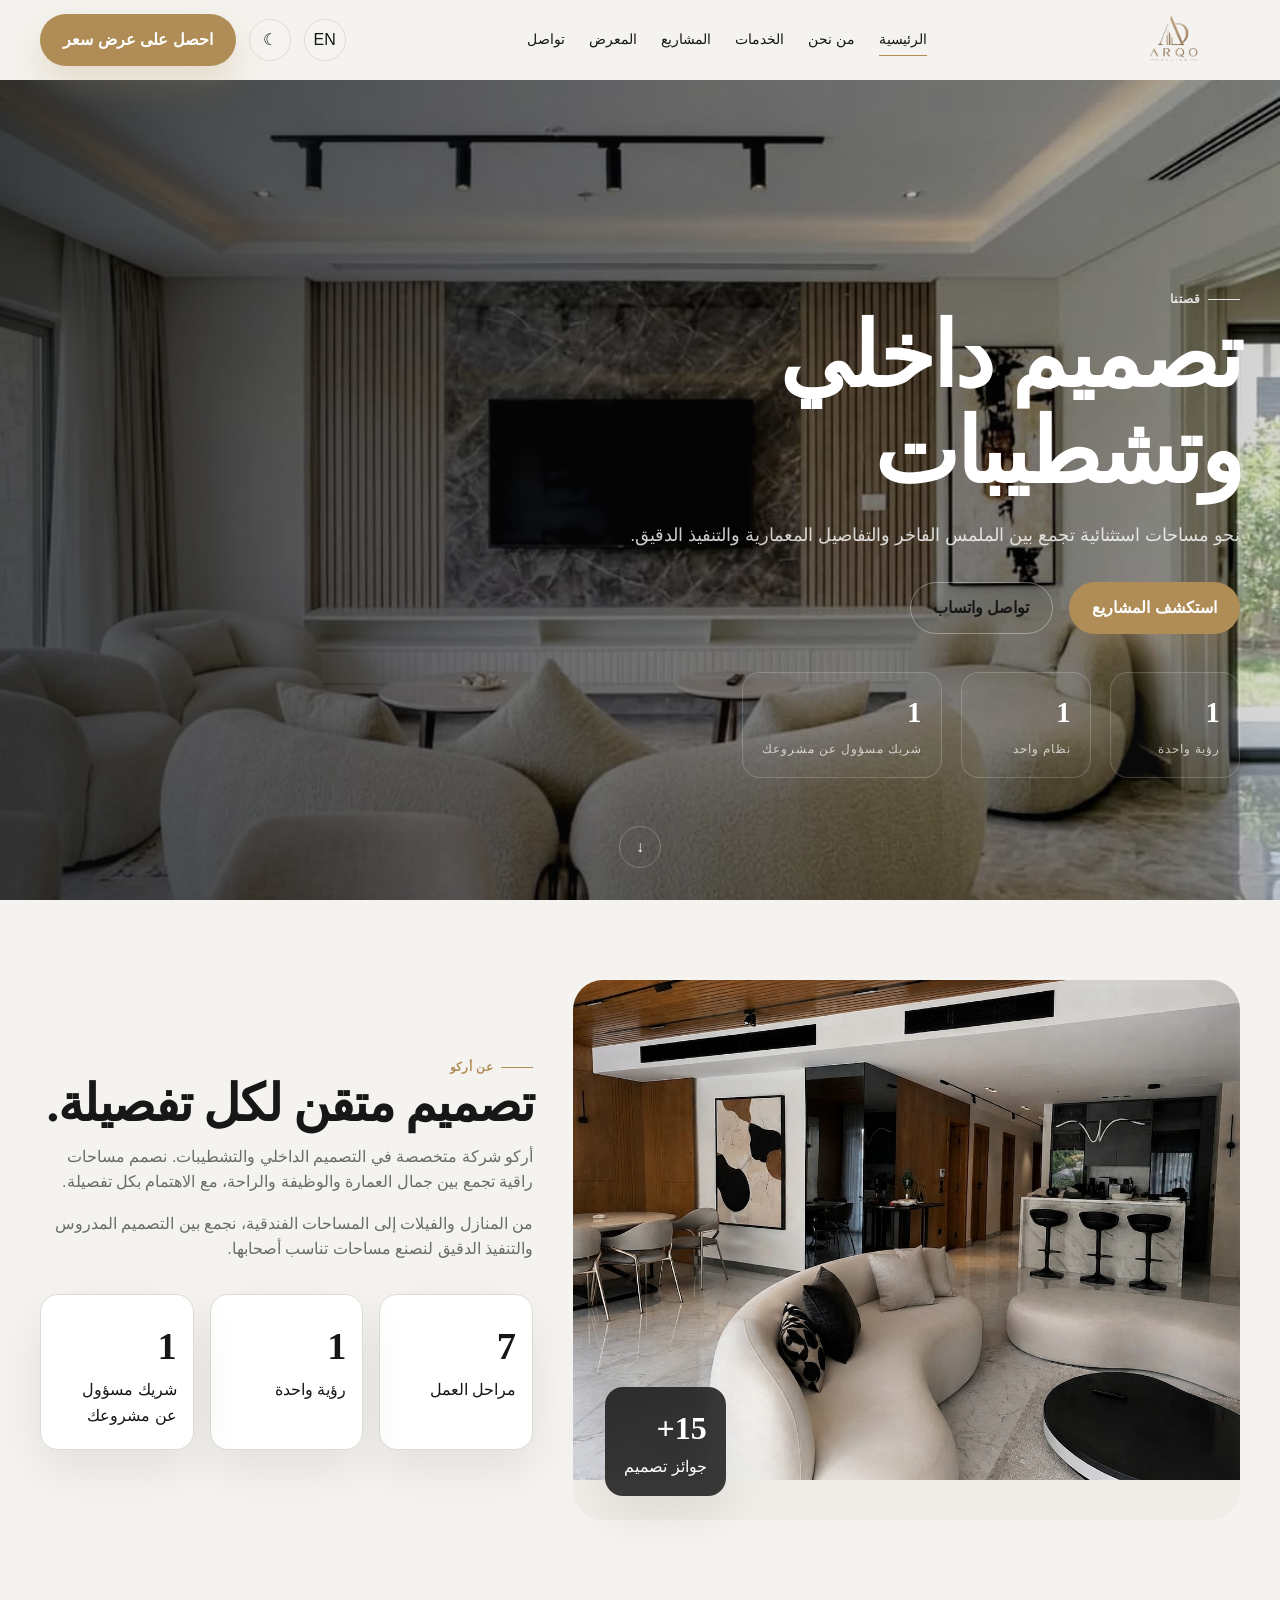
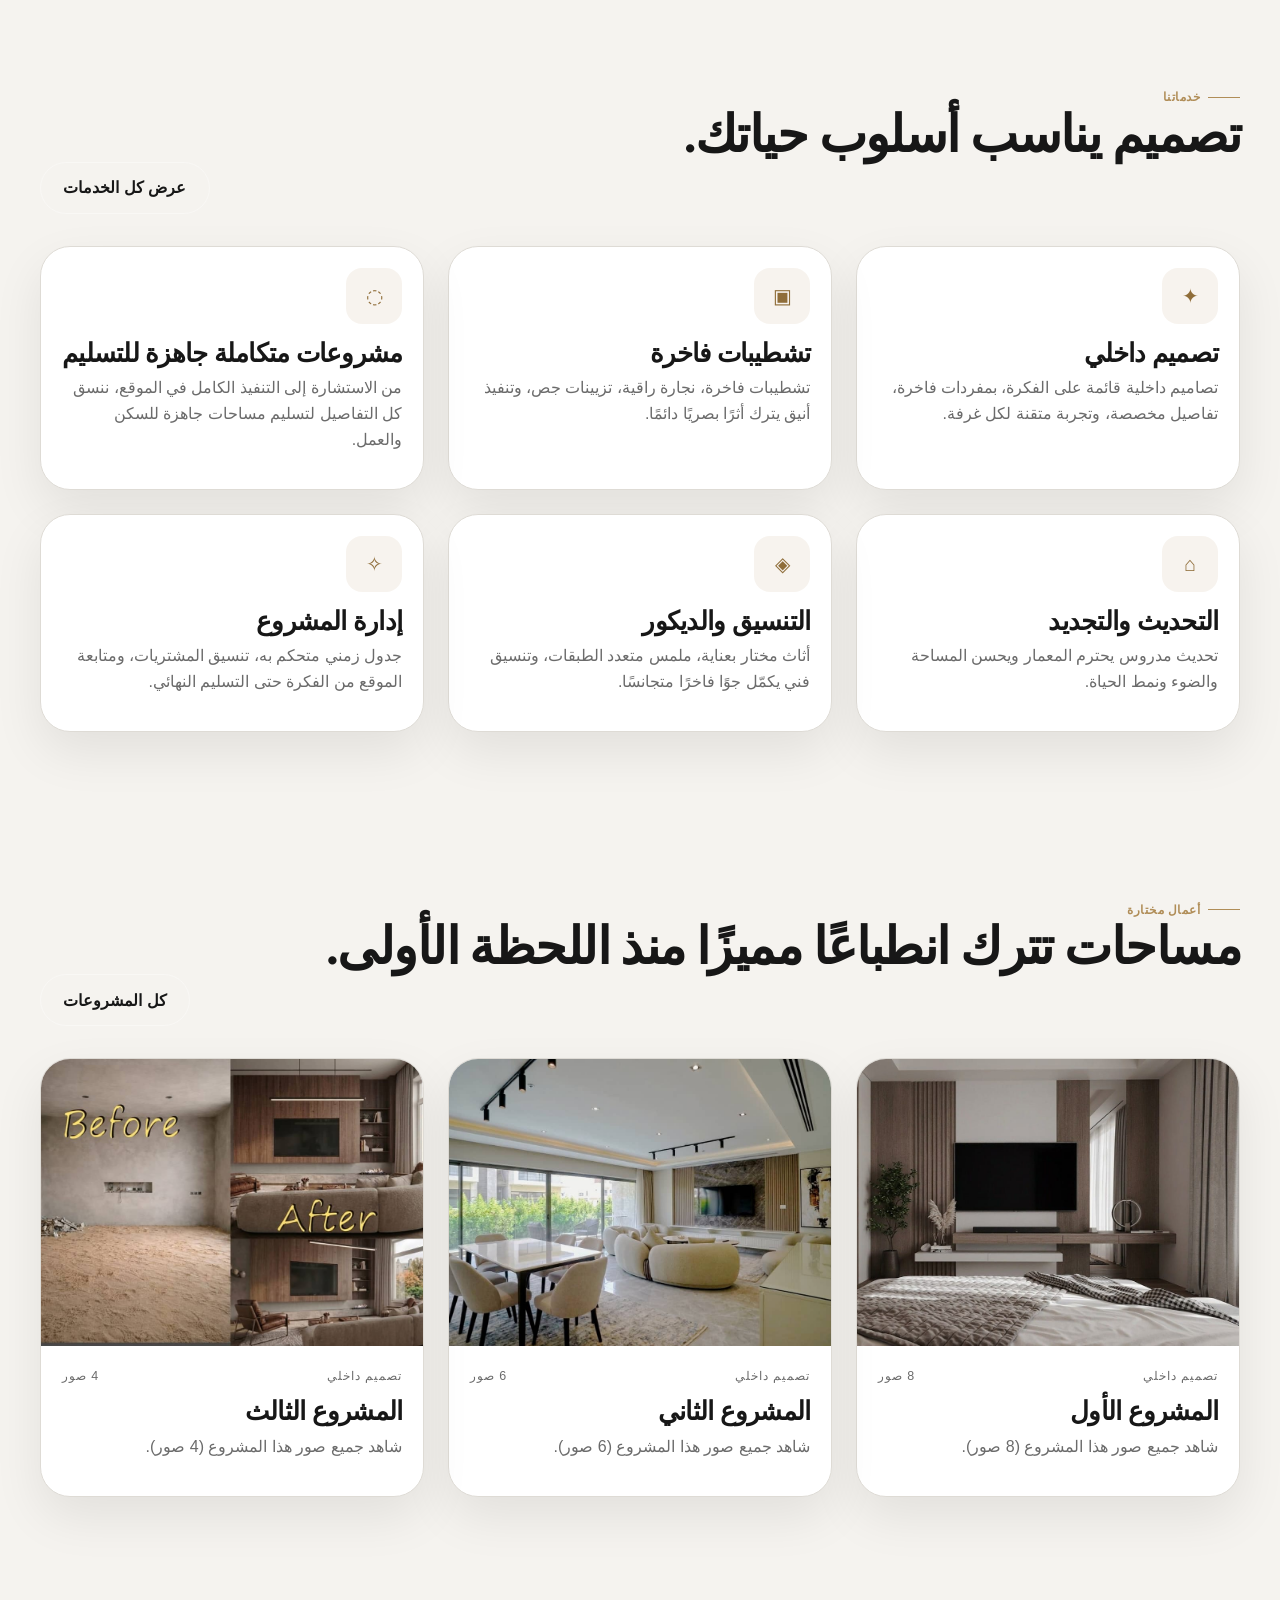
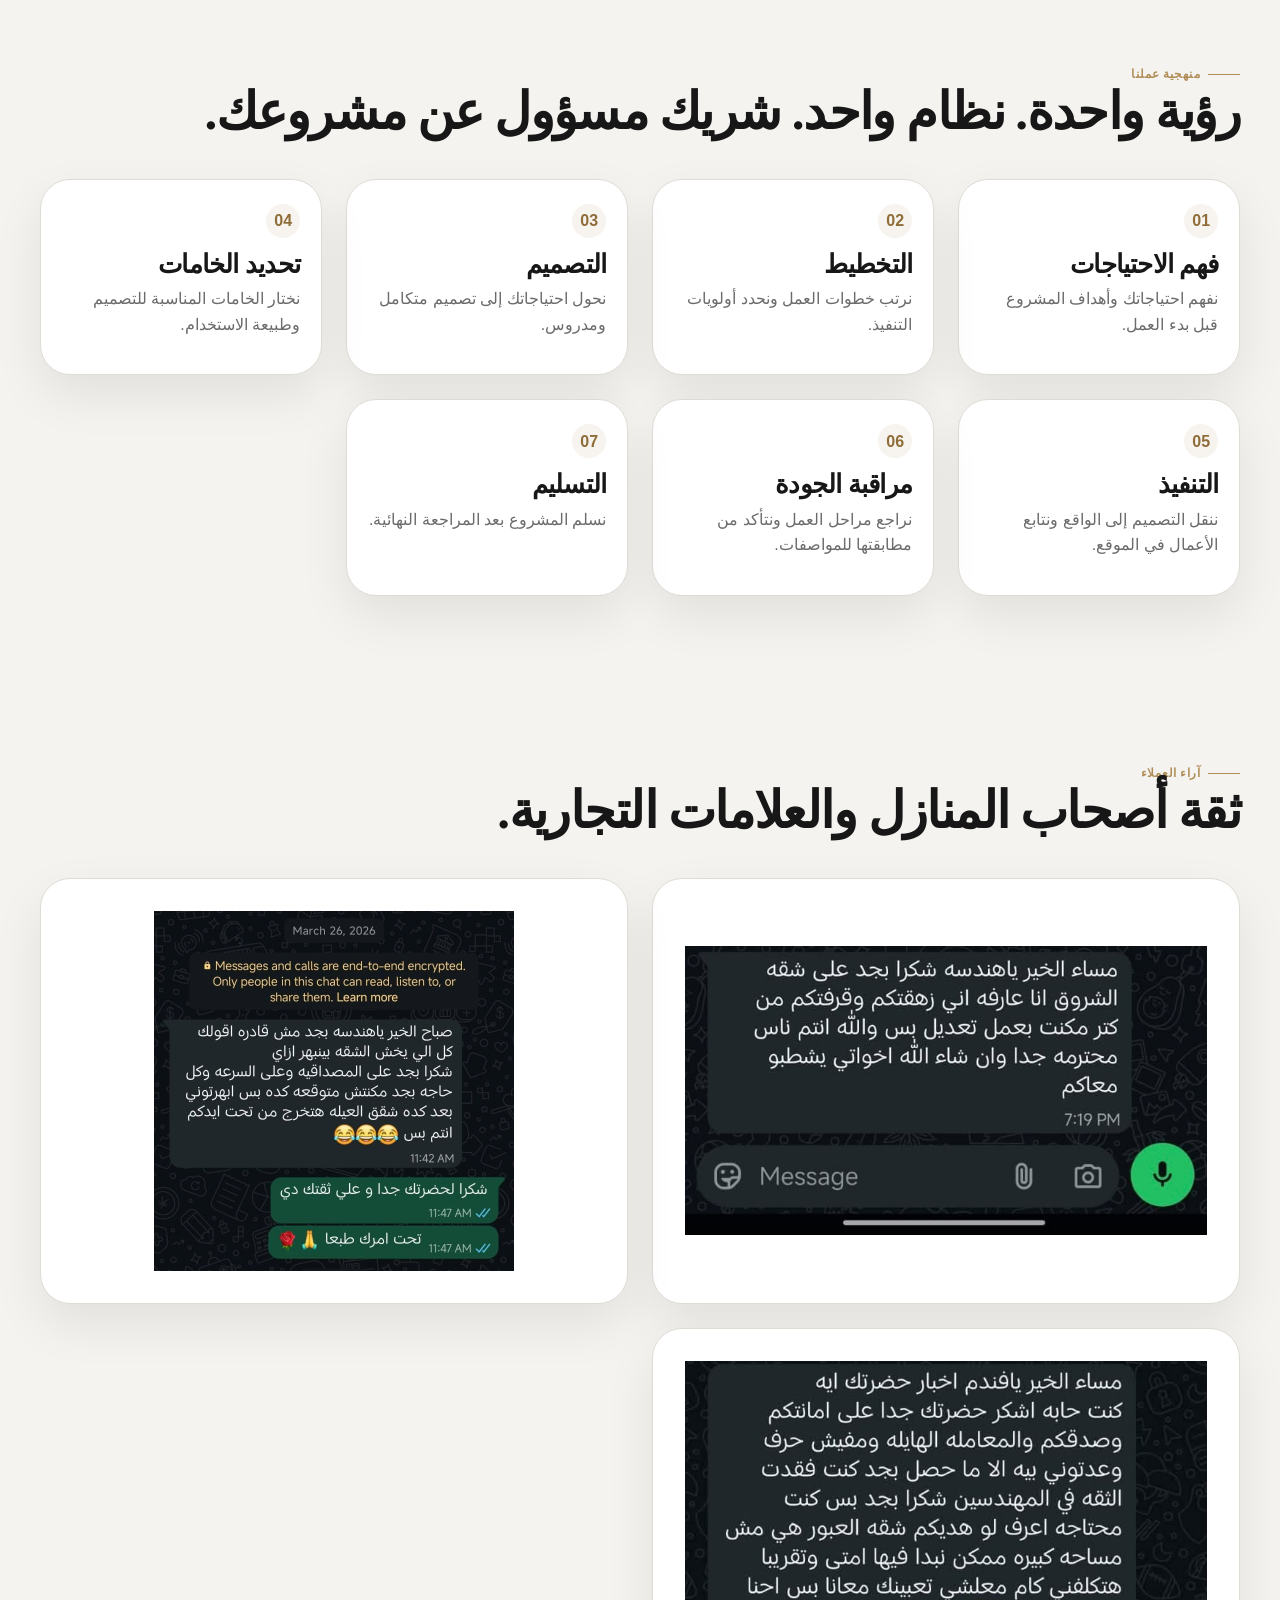
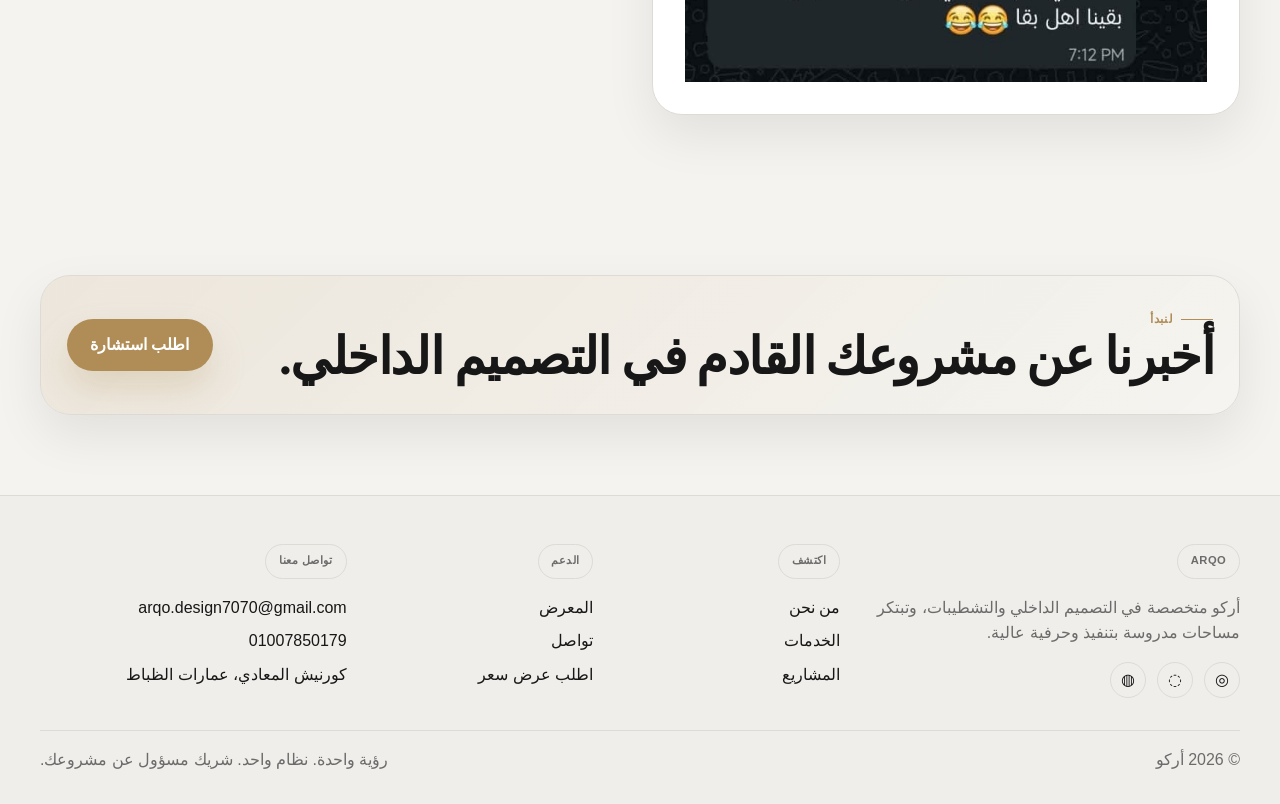
==== commit 935cfd72: "Update ARQO website branding and portfolio content Co-authored-by: Copilot <223556219+Copilot@users." ====
--- a/index.html
+++ b/index.html
@@ -1,12 +1,12 @@
 <!DOCTYPE html>
-<html lang="en">
+<html lang="ar">
   <head>
     <meta charset="UTF-8" />
     <meta name="viewport" content="width=device-width, initial-scale=1.0" />
-    <title>Aurelia Interiors | Luxury Interior Design & Finishing</title>
-    <meta name="description" content="Premium interior design, architecture-led finishing, and turnkey residential projects." />
-    <meta property="og:title" content="Aurelia Interiors" />
-    <meta property="og:description" content="Architecture-led interior design and finishing for warm, elevated living spaces." />
+    <title data-i18n-title="homeDocumentTitle">أركو | التصميم الداخلي والتشطيبات</title>
+    <meta name="description" content="تقدم أركو خدمات التصميم الداخلي والتشطيبات، وتحول المساحات بتصميم مدروس وتنفيذ دقيق." data-i18n-content="homeDescription" />
+    <meta property="og:title" content="أركو | التصميم الداخلي والتشطيبات" data-i18n-content="homeDocumentTitle" />
+    <meta property="og:description" content="تقدم أركو خدمات التصميم الداخلي والتشطيبات، وتحول المساحات بتصميم مدروس وتنفيذ دقيق." data-i18n-content="homeDescription" />
     <meta property="og:type" content="website" />
     <link rel="stylesheet" href="css/reset.css" />
     <link rel="stylesheet" href="css/variables.css" />
@@ -17,14 +17,14 @@
     <link rel="stylesheet" href="css/responsive.css" />
     <link rel="stylesheet" href="css/rtl.css" />
   </head>
-  <body>
+  <body dir="rtl" data-lang="ar">
     <header class="site-header">
       <div class="header-inner">
         <a href="index.html" class="site-brand" aria-label="ARQO Design home">
           <img class="brand-logo" src="assets/images/logo-transparent.png" alt="ARQO Design" />
         </a>
 
-        <nav class="main-nav" aria-label="Main navigation">
+        <nav class="main-nav" aria-label="القائمة الرئيسية" data-i18n-aria-label="navLabel">
           <a href="index.html" data-i18n="home">Home</a>
           <a href="about.html" data-i18n="about">About</a>
           <a href="services.html" data-i18n="services">Services</a>
@@ -34,14 +34,14 @@
         </nav>
 
         <div class="header-tools">
-          <button class="icon-button" type="button" data-language-toggle aria-label="Switch language">AR</button>
-          <button class="icon-button" type="button" data-theme-toggle aria-label="Dark mode">☾</button>
+          <button class="icon-button" type="button" data-language-toggle aria-label="التبديل إلى الإنجليزية" data-i18n-aria-label="switchLanguage">EN</button>
+          <button class="icon-button" type="button" data-theme-toggle aria-label="الوضع الداكن" data-i18n-aria-label="darkMode">☾</button>
           <a class="primary-button" href="quote.html" data-i18n="quote">Get a Quote</a>
-          <button class="icon-button mobile-menu-toggle" type="button" data-menu-toggle aria-expanded="false" aria-label="Open menu">☰</button>
+          <button class="icon-button mobile-menu-toggle" type="button" data-menu-toggle aria-expanded="false" aria-label="فتح القائمة" data-i18n-aria-label="openMenu">☰</button>
         </div>
       </div>
 
-      <nav class="mobile-nav" aria-label="Mobile navigation">
+      <nav class="mobile-nav" aria-label="قائمة التصفح" data-i18n-aria-label="mobileNavLabel">
         <a href="index.html" data-i18n="home">Home</a>
         <a href="about.html" data-i18n="about">About</a>
         <a href="services.html" data-i18n="services">Services</a>
@@ -54,12 +54,12 @@
     <main>
       <section class="hero">
         <div class="hero-media">
-          <img class="hero-rotated" src="assets/images/Hero-landscape.jpeg" alt="ARQO Design living room" />
+          <img class="hero-rotated" src="assets/images/project2/WhatsApp Image 2026-10-01 at 10.22.22 PM (1).jpeg" alt="مشروع تصميم داخلي" data-i18n-alt="visualAlt" />
         </div>
 
         <div class="hero-content">
           <div class="hero-copy reveal">
-            <span class="eyebrow" data-i18n="ourStory">Boutique Interior Studio</span>
+            <span class="eyebrow" data-i18n="ourStory">استوديو متخصص في التصميم الداخلي</span>
             <h1 data-i18n="homeHero">INTERIOR DESIGN & FINISHING</h1>
             <p class="hero-subtitle" data-i18n="heroText">We transform spaces into exceptional living experiences with elevated materiality, architectural detail, and precise execution.</p>
             <div class="hero-actions">
@@ -68,22 +68,22 @@
             </div>
             <div class="hero-stats">
               <div class="hero-stat">
-                <strong>100+</strong>
-                <span>Projects</span>
+                <strong>1</strong>
+                <span data-i18n="oneVision">رؤية واحدة</span>
               </div>
               <div class="hero-stat">
-                <strong>10+</strong>
-                <span>Years</span>
+                <strong>1</strong>
+                <span data-i18n="oneProcess">نظام واحد</span>
               </div>
               <div class="hero-stat">
-                <strong>24/7</strong>
-                <span>Support</span>
-              </div>
-            </div>
-          </div>
-        </div>
-
-        <a href="#about" class="hero-scroll" aria-label="Scroll down">↓</a>
+                <strong>1</strong>
+                <span data-i18n="responsiblePartner">شريك مسؤول عن مشروعك</span>
+              </div>
+            </div>
+          </div>
+        </div>
+
+        <a href="#about" class="hero-scroll" aria-label="انتقل لأسفل" data-i18n-aria-label="scrollDown">↓</a>
       </section>
 
       <section class="section" id="about">
@@ -91,32 +91,32 @@
           <div class="about-layout">
             <div class="about-visual reveal">
               <div class="image-frame">
-                <img src="https://images.unsplash.com/photo-1494526585095-c41746248156?auto=format&fit=crop&w=1200&q=80" alt="Interior architecture" />
+                <img src="assets/images/project3/WhatsApp Image 2026-10-01 at 10.26.06 PM (1).jpeg" alt="مشروع تصميم داخلي" data-i18n-alt="visualAlt" />
               </div>
               <div class="about-badge">
                 <strong>15+</strong>
-                <span>Design Awards</span>
+                <span data-i18n="aboutBadge">جوائز تصميم</span>
               </div>
             </div>
 
             <div class="reveal reveal-delay-1">
-              <span class="eyebrow">Our Story</span>
-              <h2>Crafted With Precision.</h2>
-              <p>We are a design-led finishing company creating refined interiors that balance architecture, functionality, and emotional comfort. Every project is shaped by materials, lighting, and the rhythm of daily life.</p>
-              <p>From bespoke villas to hospitality spaces, our work combines technical discipline with timeless elegance to create enduring environments that feel personal and luxurious.</p>
+              <span class="eyebrow" data-i18n="storyEyebrow">عن أركو</span>
+              <h2 data-i18n="companyStoryTitle">تصميم متقن لكل تفصيلة.</h2>
+              <p data-i18n="companyStoryP1">أركو شركة متخصصة في التصميم الداخلي والتشطيبات. نصمم مساحات راقية تجمع بين جمال العمارة والوظيفة والراحة، مع الاهتمام بكل تفصيلة.</p>
+              <p data-i18n="companyStoryP2">من المنازل والفيلات إلى المساحات الفندقية، نجمع بين التصميم المدروس والتنفيذ الدقيق لنصنع مساحات تناسب أصحابها.</p>
 
               <div class="stats-grid">
                 <div class="stat-card">
-                  <strong>100+</strong>
-                  <span>Projects</span>
+                  <strong>7</strong>
+                  <span data-i18n="processStages">مراحل العمل</span>
                 </div>
                 <div class="stat-card">
-                  <strong>10+</strong>
-                  <span>Years</span>
+                  <strong>1</strong>
+                  <span data-i18n="oneVision">رؤية واحدة</span>
                 </div>
                 <div class="stat-card">
-                  <strong>98%</strong>
-                  <span>Retention</span>
+                  <strong>1</strong>
+                  <span data-i18n="responsiblePartner">شريك مسؤول عن مشروعك</span>
                 </div>
               </div>
             </div>
@@ -128,10 +128,10 @@
         <div class="container">
           <div class="section-headline">
             <div class="section-header">
-              <span class="eyebrow">Our Services</span>
-              <h2>Design solutions for the way you live.</h2>
-            </div>
-            <a href="services.html" class="button-link secondary-button">View all services</a>
+              <span class="eyebrow" data-i18n="servicesSection">خدماتنا</span>
+              <h2 data-i18n="homeServicesTitle">تصميم يناسب أسلوب حياتك.</h2>
+            </div>
+            <a href="services.html" class="button-link secondary-button" data-i18n="viewAllServices">عرض كل الخدمات</a>
           </div>
           <div class="service-grid" data-services-grid></div>
         </div>
@@ -141,10 +141,10 @@
         <div class="container">
           <div class="section-headline">
             <div class="section-header">
-              <span class="eyebrow">Selected Works</span>
-              <h2>Spaces that feel elevated from the moment you enter.</h2>
-            </div>
-            <a href="projects.html" class="button-link secondary-button">All Projects</a>
+              <span class="eyebrow" data-i18n="selectedWorks">أعمال مختارة</span>
+              <h2 data-i18n="selectedWorksTitle">مساحات تترك انطباعًا مميزًا منذ اللحظة الأولى.</h2>
+            </div>
+            <a href="projects.html" class="button-link secondary-button" data-i18n="allProjects">كل المشروعات</a>
           </div>
           <div class="project-grid" data-featured-projects></div>
         </div>
@@ -153,30 +153,45 @@
       <section class="section">
         <div class="container">
           <div class="section-header">
-            <span class="eyebrow">Process</span>
-            <h2>From concept to final detail.</h2>
+            <span class="eyebrow" data-i18n="process">منهجية عملنا</span>
+            <h2 data-i18n="processTitle">رؤية واحدة. نظام واحد. شريك مسؤول عن مشروعك.</h2>
           </div>
 
           <div class="process-grid">
-            <article class="process-card reveal">
+            <article class="process-card">
               <span>01</span>
-              <h3>Discover</h3>
-              <p>We listen closely to your vision, lifestyle, and project brief.</p>
-            </article>
-            <article class="process-card reveal reveal-delay-1">
+              <h3 data-i18n="approachNeeds">فهم الاحتياجات</h3>
+              <p data-i18n="approachNeedsText">نفهم احتياجاتك وأهداف المشروع قبل بدء العمل.</p>
+            </article>
+            <article class="process-card">
               <span>02</span>
-              <h3>Design</h3>
-              <p>Concept development, mood boards, layouts, and material direction.</p>
-            </article>
-            <article class="process-card reveal reveal-delay-2">
+              <h3 data-i18n="approachPlanning">التخطيط</h3>
+              <p data-i18n="approachPlanningText">نرتب خطوات العمل ونحدد أولويات التنفيذ.</p>
+            </article>
+            <article class="process-card">
               <span>03</span>
-              <h3>Execute</h3>
-              <p>Procurement, coordination, on-site supervision, and strict quality control.</p>
-            </article>
-            <article class="process-card reveal reveal-delay-3">
+              <h3 data-i18n="approachDesign">التصميم</h3>
+              <p data-i18n="approachDesignText">نحول احتياجاتك إلى تصميم متكامل ومدروس.</p>
+            </article>
+            <article class="process-card">
               <span>04</span>
-              <h3>Deliver</h3>
-              <p>Final styling, walkthrough, and a move-in-ready experience.</p>
+              <h3 data-i18n="approachMaterials">تحديد الخامات</h3>
+              <p data-i18n="approachMaterialsText">نختار الخامات المناسبة للتصميم وطبيعة الاستخدام.</p>
+            </article>
+            <article class="process-card">
+              <span>05</span>
+              <h3 data-i18n="approachExecution">التنفيذ</h3>
+              <p data-i18n="approachExecutionText">ننقل التصميم إلى الواقع ونتابع الأعمال في الموقع.</p>
+            </article>
+            <article class="process-card">
+              <span>06</span>
+              <h3 data-i18n="approachQuality">مراقبة الجودة</h3>
+              <p data-i18n="approachQualityText">نراجع مراحل العمل ونتأكد من مطابقتها للمواصفات.</p>
+            </article>
+            <article class="process-card">
+              <span>07</span>
+              <h3 data-i18n="approachHandover">التسليم</h3>
+              <p data-i18n="approachHandoverText">نسلم المشروع بعد المراجعة النهائية.</p>
             </article>
           </div>
         </div>
@@ -185,19 +200,19 @@
       <section class="section">
         <div class="container">
           <div class="section-header">
-            <span class="eyebrow">Testimonials</span>
-            <h2>Trusted by discerning homeowners and brands.</h2>
+            <span class="eyebrow" data-i18n="testimonials">آراء العملاء</span>
+            <h2 data-i18n="testimonialsTitle">ثقة أصحاب المنازل والعلامات التجارية.</h2>
           </div>
 
           <div class="feature-grid">
             <article class="testimonial review-image-card reveal">
-              <img src="assets/images/Review/WhatsApp Image 2026-10-01 at 10.21.12 PM.jpeg" alt="Customer review" />
+              <img src="assets/images/Review/WhatsApp Image 2026-10-01 at 10.21.12 PM.jpeg" alt="تقييم أحد العملاء" data-i18n-alt="reviewAlt" />
             </article>
             <article class="testimonial review-image-card reveal reveal-delay-1">
-              <img src="assets/images/Review/WhatsApp Image 2026-10-01 at 10.21.166 PM.jpeg" alt="Customer review" />
+              <img src="assets/images/Review/WhatsApp Image 2026-10-01 at 10.21.166 PM.jpeg" alt="تقييم أحد العملاء" data-i18n-alt="reviewAlt" />
             </article>
             <article class="testimonial review-image-card reveal reveal-delay-2">
-              <img src="assets/images/Review/WhatsApp Image 2026-10-01 at 10.37.40 PM.jpeg" alt="Customer review" />
+              <img src="assets/images/Review/WhatsApp Image 2026-10-01 at 10.37.40 PM.jpeg" alt="تقييم أحد العملاء" data-i18n-alt="reviewAlt" />
             </article>
           </div>
         </div>
@@ -207,10 +222,10 @@
         <div class="container">
           <div class="cta-panel reveal">
             <div>
-              <span class="eyebrow">Let’s Begin</span>
-              <h2>Tell us about your next interior project.</h2>
-            </div>
-            <a href="quote.html" class="primary-button">Request a Consultation</a>
+              <span class="eyebrow" data-i18n="begin">لنبدأ</span>
+              <h2 data-i18n="tellUs">أخبرنا عن مشروعك القادم في التصميم الداخلي.</h2>
+            </div>
+            <a href="quote.html" class="primary-button" data-i18n="requestConsultation">اطلب استشارة</a>
           </div>
         </div>
       </section>
@@ -220,55 +235,55 @@
       <div class="container">
         <div class="footer-grid">
           <div>
-            <span class="meta-label">Aurelia</span>
-            <p>Premium interior finishing and design studio focusing on architecture-led living spaces and elevated craftsmanship.</p>
+            <span class="meta-label">ARQO</span>
+            <p data-i18n="footerDescription">أركو متخصصة في التصميم الداخلي والتشطيبات، وتبتكر مساحات مدروسة بتنفيذ وحرفية عالية.</p>
             <div class="socials">
-              <a class="social-link" href="https://instagram.com" aria-label="Instagram">◎</a>
-              <a class="social-link" href="https://facebook.com" aria-label="Facebook">◌</a>
-              <a class="social-link" href="https://linkedin.com" aria-label="LinkedIn">◍</a>
+              <a class="social-link" href="https://instagram.com" aria-label="إنستغرام" data-i18n-aria-label="socialInstagram">◎</a>
+              <a class="social-link" href="https://facebook.com" aria-label="فيسبوك" data-i18n-aria-label="socialFacebook">◌</a>
+              <a class="social-link" href="https://linkedin.com" aria-label="لينكدإن" data-i18n-aria-label="socialLinkedIn">◍</a>
             </div>
           </div>
 
           <div>
-            <span class="meta-label">Explore</span>
+            <span class="meta-label" data-i18n="explore">اكتشف</span>
             <div class="footer-list">
-              <a href="about.html">About</a>
-              <a href="services.html">Services</a>
-              <a href="projects.html">Projects</a>
+              <a href="about.html" data-i18n="about">من نحن</a>
+              <a href="services.html" data-i18n="services">الخدمات</a>
+              <a href="projects.html" data-i18n="projects">المشروعات</a>
             </div>
           </div>
 
           <div>
-            <span class="meta-label">Support</span>
+            <span class="meta-label" data-i18n="support">الدعم</span>
             <div class="footer-list">
-              <a href="gallery.html">Gallery</a>
-              <a href="contact.html">Contact</a>
-              <a href="quote.html">Request Quote</a>
+              <a href="gallery.html" data-i18n="gallery">معرض الأعمال</a>
+              <a href="contact.html" data-i18n="contact">تواصل معنا</a>
+              <a href="quote.html" data-i18n="requestQuote">اطلب عرض سعر</a>
             </div>
           </div>
 
           <div>
-            <span class="meta-label">Contact</span>
+            <span class="meta-label" data-i18n="footerContact">تواصل معنا</span>
             <div class="footer-list">
               <a href="mailto:arqo.design7070@gmail.com">arqo.design7070@gmail.com</a>
               <a href="tel:+201007850179">01007850179</a>
-              <span>Riyadh, Saudi Arabia</span>
+              <span data-i18n="addressValue">كورنيش المعادي، عمارات الظباط</span>
             </div>
           </div>
         </div>
 
         <div class="footer-bottom">
-          <span>© 2026 Aurelia Interiors</span>
-          <span>Crafted for timeless spaces.</span>
+          <span data-i18n="copyright">© 2026 أركو</span>
+          <span data-i18n="footerTagline">رؤية واحدة. نظام واحد. شريك مسؤول عن مشروعك.</span>
         </div>
       </div>
     </footer>
 
     <div class="lightbox" data-lightbox>
       <div class="lightbox-content">
-        <button class="lightbox-close" type="button" data-close-lightbox aria-label="Close">×</button>
-        <img src="" alt="Project view" />
-        <div class="lightbox-caption">Project image</div>
+        <button class="lightbox-close" type="button" data-close-lightbox aria-label="إغلاق الصورة" data-i18n-aria-label="closeLightbox">×</button>
+        <img src="" alt="صورة من المشروع" data-i18n-alt="projectImageAlt" />
+        <div class="lightbox-caption" data-i18n="projectImageAlt">صورة من المشروع</div>
       </div>
     </div>
 
--- a/css/layout.css
+++ b/css/layout.css
@@ -449,7 +449,7 @@
 .page-hero .hero-overlay {
   position: absolute;
   inset: 0;
-  background: linear-gradient(90deg, rgba(17,17,17,0.08), rgba(17,17,17,0.02));
+  background: linear-gradient(90deg, rgba(17,17,17,0.62), rgba(17,17,17,0.3));
 }
 
 .page-hero .hero-media {
@@ -468,6 +468,17 @@
   position: relative;
   z-index: 1;
   max-width: 760px;
+  color: #fff;
+  text-shadow: 0 1px 8px rgba(0, 0, 0, 0.3);
+}
+
+.page-hero-inner .breadcrumbs,
+.page-hero-inner .breadcrumbs a {
+  color: rgba(255, 255, 255, 0.8);
+}
+
+.page-hero-inner p {
+  color: rgba(255, 255, 255, 0.88);
 }
 
 .page-hero-inner h1 {
--- a/css/components.css
+++ b/css/components.css
@@ -25,6 +25,13 @@
 .process-card {
   position: relative;
   padding-top: 1.5rem;
+  transition: transform 220ms ease, box-shadow 220ms ease, border-color 220ms ease;
+}
+
+.process-card:hover {
+  transform: translateY(-5px);
+  border-color: var(--color-accent);
+  box-shadow: var(--shadow-soft);
 }
 
 .process-card span {
@@ -38,6 +45,11 @@
   justify-content: center;
   font-weight: 700;
   margin-bottom: 0.8rem;
+  transition: transform 220ms ease;
+}
+
+.process-card:hover span {
+  transform: scale(1.08);
 }
 
 .feature-card {
--- a/css/animations.css
+++ b/css/animations.css
@@ -31,8 +31,45 @@
 .reveal-delay-1 { animation-delay: 0.1s; }
 .reveal-delay-2 { animation-delay: 0.2s; }
 .reveal-delay-3 { animation-delay: 0.3s; }
+.reveal-delay-4 { animation-delay: 0.4s; }
+.reveal-delay-5 { animation-delay: 0.5s; }
+.reveal-delay-6 { animation-delay: 0.6s; }
+
+.process-grid.scroll-reveal-enabled .process-card {
+  opacity: 0;
+  transform: translateY(18px);
+  transition:
+    opacity 480ms ease var(--reveal-delay, 0ms),
+    transform 480ms ease var(--reveal-delay, 0ms),
+    box-shadow 220ms ease,
+    border-color 220ms ease;
+}
+
+.process-grid.scroll-reveal-enabled .process-card.is-visible {
+  opacity: 1;
+  transform: translateY(0);
+}
+
+.process-grid.scroll-reveal-enabled .process-card.is-visible:hover {
+  transform: translateY(-5px);
+}
 
 @media (prefers-reduced-motion: reduce) {
+  .reveal {
+    animation: none;
+  }
+
+  .process-card,
+  .process-card span,
+  .process-grid.scroll-reveal-enabled .process-card {
+    transition: none;
+  }
+
+  .process-grid.scroll-reveal-enabled .process-card {
+    opacity: 1;
+    transform: none;
+  }
+
   .hero-media img.hero-rotated {
     animation: none;
     transform: rotate(0) scale(1);
